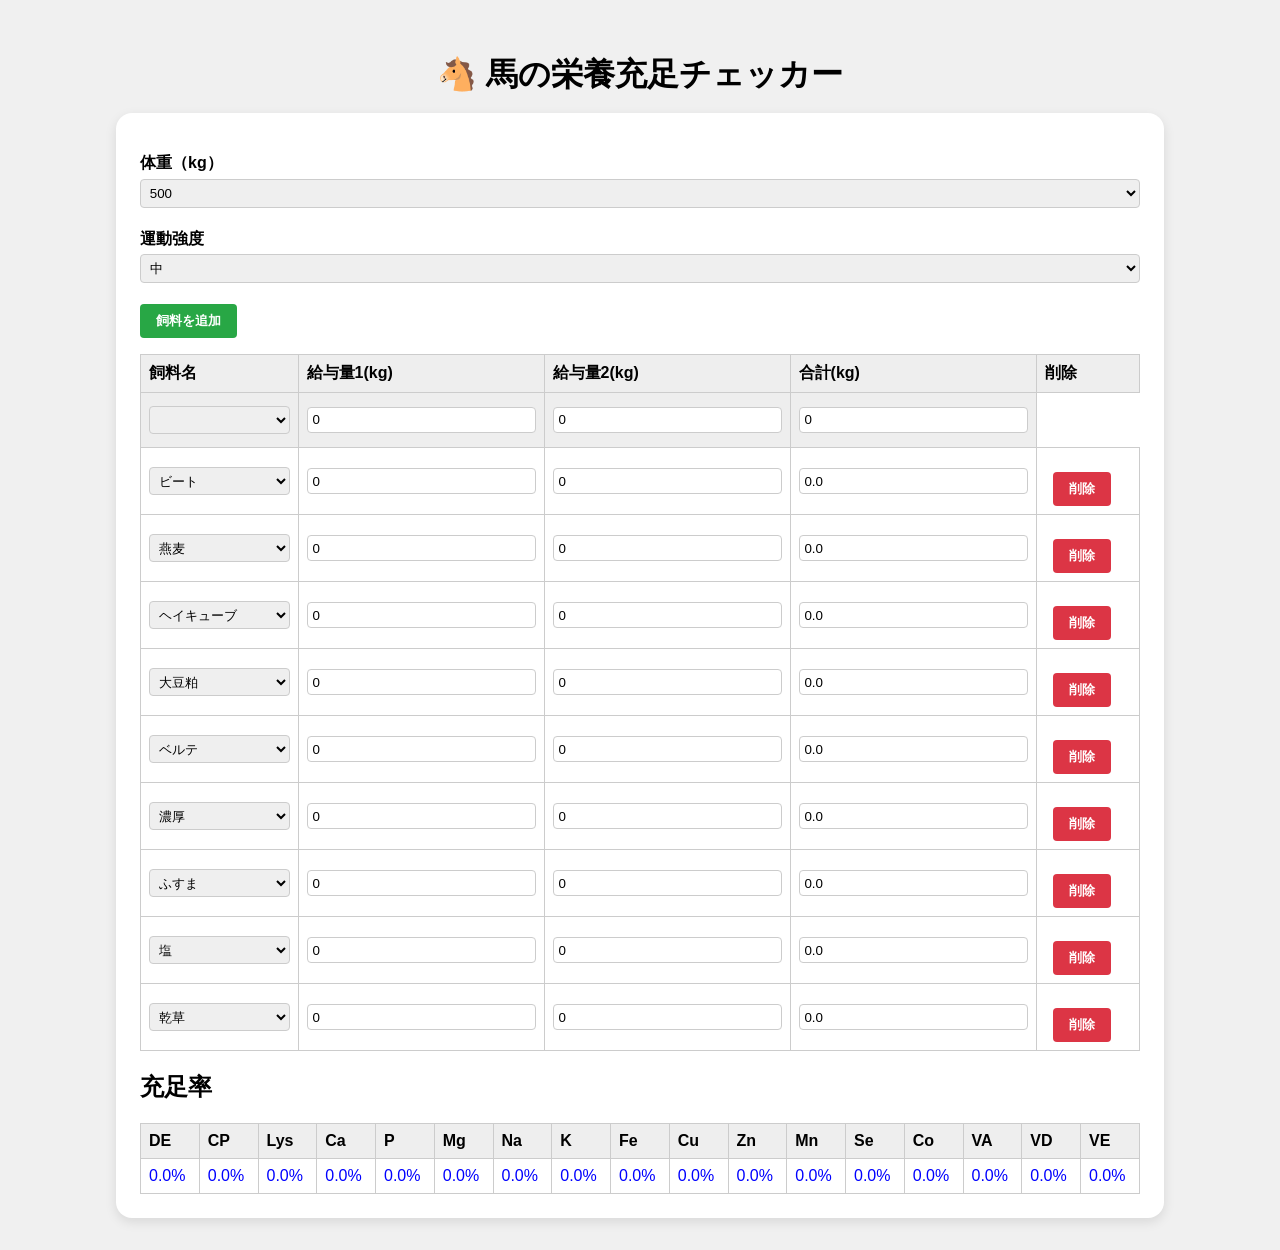
==== index.htm @ 45c77893 "Update index.htm" ====
<!DOCTYPE html>
<html lang="ja">
<head>
<meta charset="UTF-8">
<title>馬の栄養充足チェッカー</title>
<style>
body { font-family: sans-serif; background-color: #f0f0f0; margin: 0; padding: 2rem; display: flex; flex-direction: column; align-items: center;}
h1 { font-size: 2rem; margin-bottom: 1rem; }
.container { background-color: #fff; padding: 1.5rem; border-radius: 1rem; box-shadow: 0 4px 12px rgba(0,0,0,0.1); width: 100%; max-width: 1000px; }
label { display:block; margin-top:1rem; font-weight:bold; }
select, input { padding:0.3rem; margin:0.3rem 0; border-radius:0.25rem; border:1px solid #ccc; width:100%; box-sizing:border-box; }
table { width:100%; border-collapse: collapse; margin-top:1rem; }
th, td { border:1px solid #ccc; padding:0.5rem; text-align:left; }
thead { background-color:#eee; }
button { margin-top:1rem; padding:0.5rem 1rem; border:none; border-radius:0.25rem; background-color:#28a745; color:#fff; font-weight:bold; cursor:pointer; }
button:hover { background-color:#218838; }
.remove-btn { background-color:#dc3545; margin-left:0.5rem; }
.remove-btn:hover { background-color:#c82333; }
</style>
</head>
<body>

<h1>🐴 馬の栄養充足チェッカー</h1>
<div class="container">
  <label>体重（kg）</label>
  <select id="weight">
    <option value="400">400</option>
    <option value="450">450</option>
    <option value="500" selected>500</option>
  </select>

  <label>運動強度</label>
  <select id="work">
    <option value="無">無</option>
    <option value="軽">軽</option>
    <option value="中" selected>中</option>
    <option value="強">強</option>
  </select>

  <button id="add-feed">飼料を追加</button>

  <table id="feed-table">
    <thead>
      <tr>
        <th>飼料名</th>
        <th>給与量1(kg)</th>
        <th>給与量2(kg)</th>
        <th>合計(kg)</th>
        <th>削除</th>
      </tr>
      <tr>
        <td><select class="feed-select"></select></td>
        <td><input type="number" class="feed-amount1" value="0"></td>
        <td><input type="number" class="feed-amount2" value="0"></td>
        <td><input type="number" class="feed-total" value="0" readonly></td>
      </tr>
    </thead>
    <tbody id="feed-body"></tbody>
  </table>

  <div id="result"></div>
</div>

<script>
// 🔹 飼料データ
const feeds = [
  {name:"ビート", DE:2.85, CP:109, Lys:7.2, Ca:5.11, P:0.78, Mg:2.68, Na:1.04, K:4.16, Fe:519.6, Cu:9.27, Zn:27.71, Mn:53.69, Se:0, Co:0.2, VA:0, VD:0, VE:0},
  {name:"燕麦", DE:2.76, CP:106.58, Lys:5.6, Ca:0.45, P:3.01, Mg:1.22, Na:0.34, K:3.55, Fe:44.01, Cu:3.52, Zn:31.6, Mn:45.61, Se:0.05, Co:0.11, VA:5, VD:0, VE:4},
  {name:"ヘイキューブ", DE:1.8, CP:147, Lys:11.8, Ca:2.6, P:2.6, Mg:1.6, Na:22.4, K:446, Fe:8.2, Cu:24, Zn:34.8, Mn:0, Se:1.52, Co:0, VA:0, VD:0, VE:0},
  {name:"大豆粕", DE:13.13, CP:461, Lys:28.3, Ca:2.9, P:6.2, Mg:3.2, Na:0.3, K:0, Fe:18, Cu:56, Zn:0, Mn:0.45, Se:0, Co:0, VA:0, VD:0, VE:0},
  {name:"ベルテ", DE:2.52, CP:184.8, Lys:9.9, Ca:13.4, P:24.2, Mg:2.5, Na:12, K:13.4, Fe:563.42, Cu:133.63, Zn:331.66, Mn:206.02, Se:0, Co:0.53, VA:45866, VD:4080, VE:688},
  {name:"濃厚", DE:3.12, CP:144, Lys:7, Ca:31, P:12.3, Mg:2.2, Na:9.3, K:9.8, Fe:340.01, Cu:88.69, Zn:219.27, Mn:153.67, Se:1.21, Co:0.54, VA:29, VD:3, VE:865},
  {name:"ふすま", DE:2.68, CP:157, Lys:6.3, Ca:1.2, P:9.8, Mg:4.4, Na:0.8, K:0, Fe:11, Cu:70, Zn:0, Mn:0, Se:0, Co:0, VA:0, VD:0, VE:0},
  {name:"塩", DE:0, CP:0, Lys:0, Ca:0, P:0, Mg:0, Na:392, K:0, Fe:0, Cu:0, Zn:0, Mn:0, Se:0, Co:0, VA:0, VD:0, VE:0},
  {name:"乾草", DE:1.35, CP:57, Lys:2.7, Ca:0, P:0, Mg:0, Na:81.3, K:7.07, Fe:21.95, Cu:94.31, Zn:0, Mn:0.03, Se:0, Co:0, VA:75, VD:0, VE:0}
];

// 🔹 要求量データ
const reqTable = [
  {weight:500, work:"無", DE:16.4, CP:656, Lys:28.21, Ca:20, P:14, Mg:7.5, Na:10, K:25, Fe:400, Cu:150, Zn:450, Mn:450, Se:1.88, Co:0.5, VA:20000, VD:3300, VE:800},
  {weight:500, work:"軽", DE:19.68, CP:787.2, Lys:33.85, Ca:30, P:18, Mg:9.05, Na:26.25, K:61.25, Fe:400, Cu:150, Zn:450, Mn:450, Se:2.19, Co:0.5, VA:20000, VD:3300, VE:800},
  {weight:500, work:"中", DE:22.96, CP:918.4, Lys:39.49, Ca:35, P:21, Mg:10.56, Na:26.25, K:61.25, Fe:450, Cu:168.75, Zn:506.25, Mn:506.25, Se:2.81, Co:0.56, VA:22500, VD:3300, VE:900},
  {weight:500, work:"強", DE:26.24, CP:1049.6, Lys:45.13, Ca:40, P:29, Mg:12.07, Na:33.75, K:78.75, Fe:500, Cu:187.5, Zn:562.5, Mn:562.5, Se:3.13, Co:0.63, VA:25000, VD:3300, VE:1000},
  {weight:450, work:"無", DE:14.9, CP:596, Lys:25.63, Ca:18, P:12.6, Mg:6.75, Na:9, K:22.5, Fe:360, Cu:135, Zn:405, Mn:405, Se:1.69, Co:0.45, VA:18000, VD:2970, VE:720},
  {weight:450, work:"軽", DE:17.88, CP:715.2, Lys:30.75, Ca:27, P:16.2, Mg:8.22, Na:23.63, K:55.13, Fe:360, Cu:135, Zn:405, Mn:405, Se:1.97, Co:0.45, VA:18000, VD:2970, VE:720},
  {weight:450, work:"中", DE:20.86, CP:834.4, Lys:35.88, Ca:31.5, P:18.9, Mg:9.6, Na:23.63, K:55.13, Fe:405, Cu:151.88, Zn:455.63, Mn:455.63, Se:2.53, Co:0.51, VA:20250, VD:2970, VE:810},
  {weight:400, work:"無", DE:13.4, CP:536, Lys:23.05, Ca:16, P:11.2, Mg:6, Na:8, K:20, Fe:320, Cu:120, Zn:360, Mn:360, Se:1.5, Co:0.4, VA:16000, VD:2640, VE:640},
  {weight:400, work:"軽", DE:16.08, CP:643.2, Lys:27.66, Ca:24, P:14.4, Mg:7.4, Na:21, K:49, Fe:320, Cu:120, Zn:360, Mn:360, Se:1.75, Co:0.4, VA:16000, VD:2640, VE:640},
  {weight:400, work:"中", DE:18.76, CP:750.4, Lys:32.27, Ca:28, P:16.8, Mg:8.63, Na:21, K:49, Fe:360, Cu:135, Zn:405, Mn:405, Se:2.25, Co:0.45, VA:18000, VD:2640, VE:720}
];

function getRequirements(weight, work){
  const nearestWeight = reqTable.reduce((a,b)=>Math.abs(b.weight-weight)<Math.abs(a.weight-weight)?b:a).weight;
  const found=reqTable.find(r=>r.weight===nearestWeight && r.work===work);
  return found||reqTable[0];
}

// 🔹 飼料行追加関数
const feedBody = document.getElementById("feed-body");
function addFeedRow(feedName=""){
  const row=document.createElement("tr");
  row.innerHTML=`
    <td><select class="feed-select"></select></td>
    <td><input type="number" class="feed-amount1" value="0"></td>
    <td><input type="number" class="feed-amount2" value="0"></td>
    <td><input type="number" class="feed-total" value="0" readonly></td>
    <td><button class="remove-btn">削除</button></td>
  `;
  const select = row.querySelector(".feed-select");
  feeds.forEach(f=>{ const opt=document.createElement("option"); opt.value=f.name; opt.text=f.name; select.appendChild(opt); });
  if(feedName) select.value = feedName;
  feedBody.appendChild(row);

  const input1=row.querySelector(".feed-amount1");
  const input2=row.querySelector(".feed-amount2");
  const total=row.querySelector(".feed-total");
  function updateTotal(){
    const val1 = parseFloat(input1.value||0);
    const val2 = parseFloat(input2.value||0);
    total.value = ((val1 + val2)*2).toFixed(1);
    calculate();
  }
  input1.addEventListener("input", updateTotal);
  input2.addEventListener("input", updateTotal);

  row.querySelector(".remove-btn").onclick = ()=>{
    row.remove();
    calculate();
  }

  updateTotal();
}

// 🔹 計算関数
function calculate(){
  const weight = parseInt(document.getElementById("weight").value);
  const work = document.getElementById("work").value;
  const req = getRequirements(weight, work);

  let sum = {DE:0, CP:0, Lys:0, Ca:0, P:0, Mg:0, Na:0, K:0, Fe:0, Cu:0, Zn:0, Mn:0, Se:0, Co:0, VA:0, VD:0, VE:0};
  document.querySelectorAll("#feed-body tr").forEach(tr=>{
    const feedName = tr.querySelector(".feed-select").value;
    const total = parseFloat(tr.querySelector(".feed-total").value||0);
    const feed = feeds.find(f=>f.name===feedName);
    for(const key in sum){
      sum[key]+=feed[key]*total;
    }
  });

  // 充足率
  let html="<h2>充足率</h2><table><thead><tr>";
  for(const key in sum) html+="<th>"+key+"</th>";
  html+="</tr></thead><tbody><tr>";
  for(const key in sum){
    const rate = (sum[key]/req[key]*100).toFixed(1);
    let color="black";
    if(rate>120) color="red";
    else if(rate<80) color="blue";
    html+=`<td style="color:${color}">${rate}%</td>`;
  }
  html+="</tr></tbody></table>";
  document.getElementById("result").innerHTML=html;
}

// 🔹 初期表示と追加ボタン
window.onload = ()=>feeds.forEach(f=>addFeedRow(f.name));
document.getElementById("add-feed").onclick = ()=>addFeedRow();
document.getElementById("weight").onchange = calculate;
document.getElementById("work").onchange = calculate;
</script>

</body>
</html>
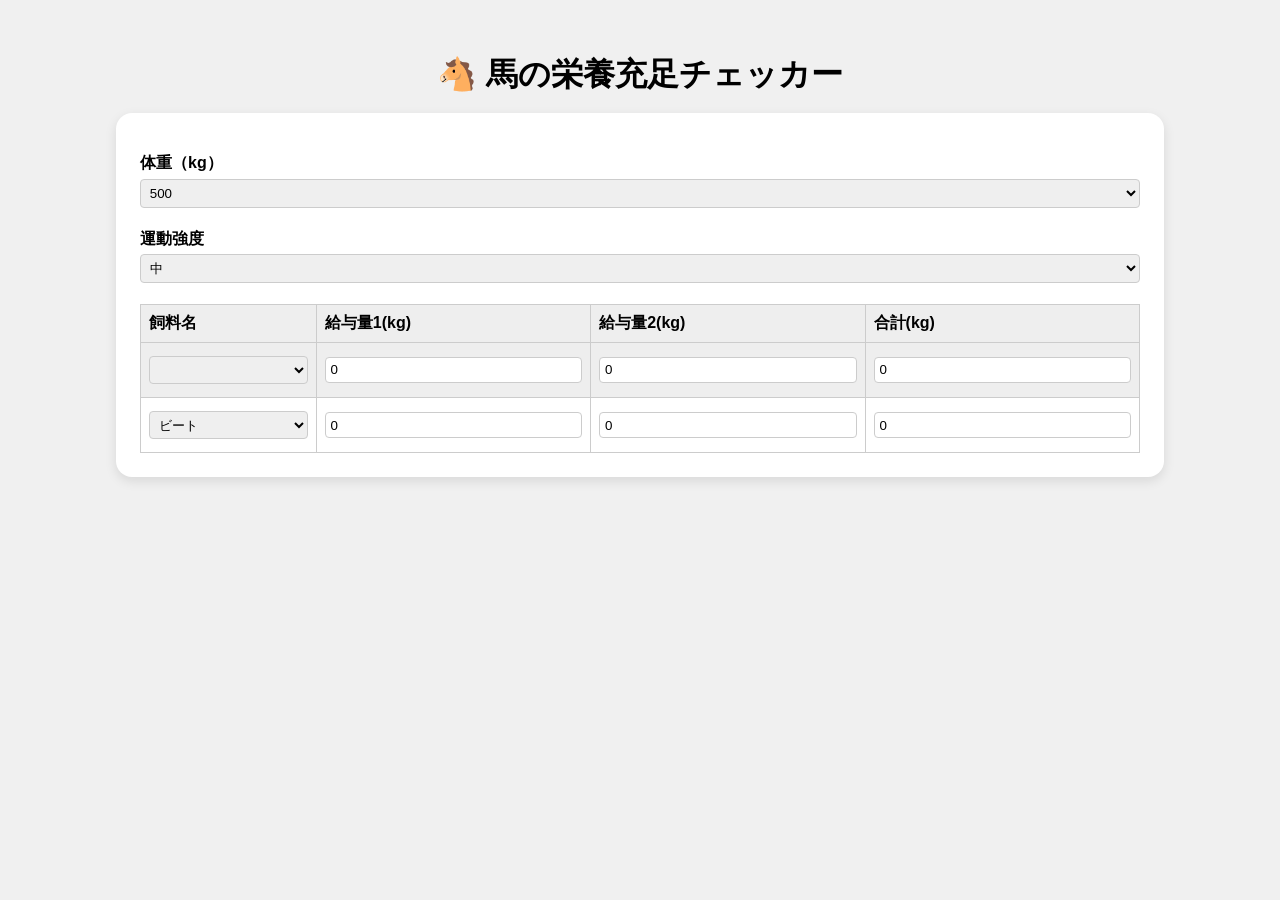
==== commit 359e8fef: "Update index.htm" ====
--- a/index.htm
+++ b/index.htm
@@ -37,7 +37,7 @@
     <option value="強">強</option>
   </select>
 
-  <button id="add-feed">飼料を追加</button>
+<!--  <button id="add-feed">飼料を追加</button>  -->
 
   <table id="feed-table">
     <thead>
@@ -46,7 +46,7 @@
         <th>給与量1(kg)</th>
         <th>給与量2(kg)</th>
         <th>合計(kg)</th>
-        <th>削除</th>
+<!--    <th>削除</th>  -->
       </tr>
       <tr>
         <td><select class="feed-select"></select></td>
@@ -95,7 +95,7 @@
   return found||reqTable[0];
 }
 
-// 🔹 飼料行追加関数
+//  飼料行追加関数
 const feedBody = document.getElementById("feed-body");
 function addFeedRow(feedName=""){
   const row=document.createElement("tr");
@@ -104,7 +104,6 @@
     <td><input type="number" class="feed-amount1" value="0"></td>
     <td><input type="number" class="feed-amount2" value="0"></td>
     <td><input type="number" class="feed-total" value="0" readonly></td>
-    <td><button class="remove-btn">削除</button></td>
   `;
   const select = row.querySelector(".feed-select");
   feeds.forEach(f=>{ const opt=document.createElement("option"); opt.value=f.name; opt.text=f.name; select.appendChild(opt); });
@@ -172,3 +171,4 @@
 </body>
 </html>
 
+
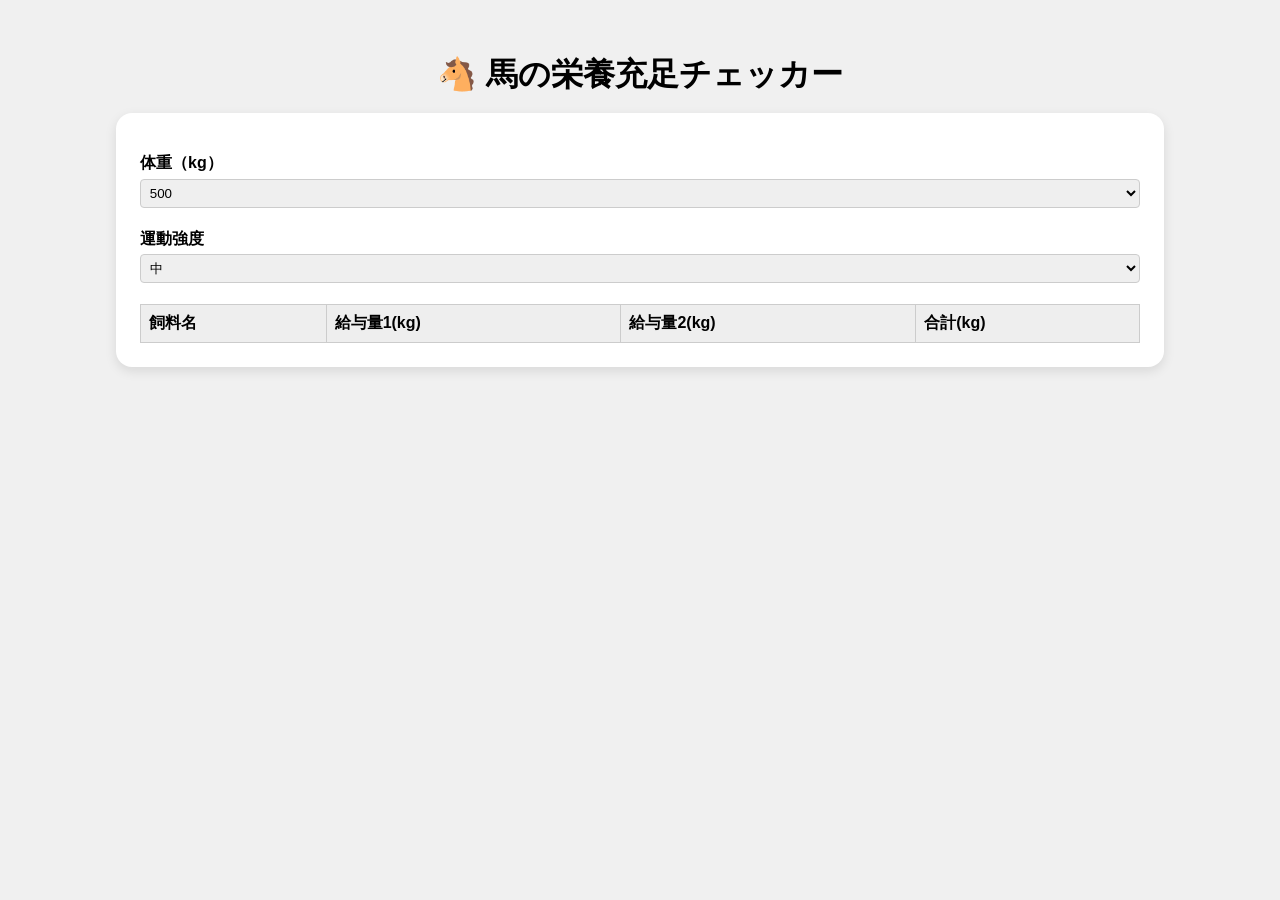
==== commit c112d1cb: "Update index.htm" ====
--- a/index.htm
+++ b/index.htm
@@ -41,22 +41,15 @@
 
   <table id="feed-table">
     <thead>
-      <tr>
-        <th>飼料名</th>
-        <th>給与量1(kg)</th>
-        <th>給与量2(kg)</th>
-        <th>合計(kg)</th>
-<!--    <th>削除</th>  -->
-      </tr>
-      <tr>
-        <td><select class="feed-select"></select></td>
-        <td><input type="number" class="feed-amount1" value="0"></td>
-        <td><input type="number" class="feed-amount2" value="0"></td>
-        <td><input type="number" class="feed-total" value="0" readonly></td>
-      </tr>
-    </thead>
-    <tbody id="feed-body"></tbody>
-  </table>
+    <tr>
+      <th>飼料名</th>
+      <th>給与量1(kg)</th>
+      <th>給与量2(kg)</th>
+      <th>合計(kg)</th>
+    </tr>
+  </thead>
+  <tbody id="feed-body"></tbody>
+</table>
 
   <div id="result"></div>
 </div>
@@ -95,40 +88,31 @@
   return found||reqTable[0];
 }
 
-//  飼料行追加関数
-const feedBody = document.getElementById("feed-body");
-function addFeedRow(feedName=""){
-  const row=document.createElement("tr");
-  row.innerHTML=`
-    <td><select class="feed-select"></select></td>
+//  飼料
+feeds.forEach(f=>{
+  const row = document.createElement("tr");
+  row.innerHTML =`
+    <td>${f.name}</td>
     <td><input type="number" class="feed-amount1" value="0"></td>
     <td><input type="number" class="feed-amount2" value="0"></td>
     <td><input type="number" class="feed-total" value="0" readonly></td>
   `;
-  const select = row.querySelector(".feed-select");
-  feeds.forEach(f=>{ const opt=document.createElement("option"); opt.value=f.name; opt.text=f.name; select.appendChild(opt); });
-  if(feedName) select.value = feedName;
+
   feedBody.appendChild(row);
 
-  const input1=row.querySelector(".feed-amount1");
-  const input2=row.querySelector(".feed-amount2");
-  const total=row.querySelector(".feed-total");
+  const input1 = row.querySelector(".feed-amount1");
+  const input2 = row.querySelector(".feed-amount2");
+  const total = row.querySelector(".feed-total");
+
   function updateTotal(){
-    const val1 = parseFloat(input1.value||0);
-    const val2 = parseFloat(input2.value||0);
-    total.value = ((val1 + val2)*2).toFixed(1);
-    calculate();
-  }
-  input1.addEventListener("input", updateTotal);
-  input2.addEventListener("input", updateTotal);
-
-  row.querySelector(".remove-btn").onclick = ()=>{
-    row.remove();
+    total.value = ((parseFloat(input1.value||0) + parseFloat(input2.value||0))*2).toFixed(1);
     calculate();
   }
 
+  input1.addEventListener("input", updateTotal);
+  input2.addEventListener("input", updateTotal);
   updateTotal();
-}
+});
 
 // 🔹 計算関数
 function calculate(){
@@ -172,3 +156,4 @@
 </html>
 
 
+
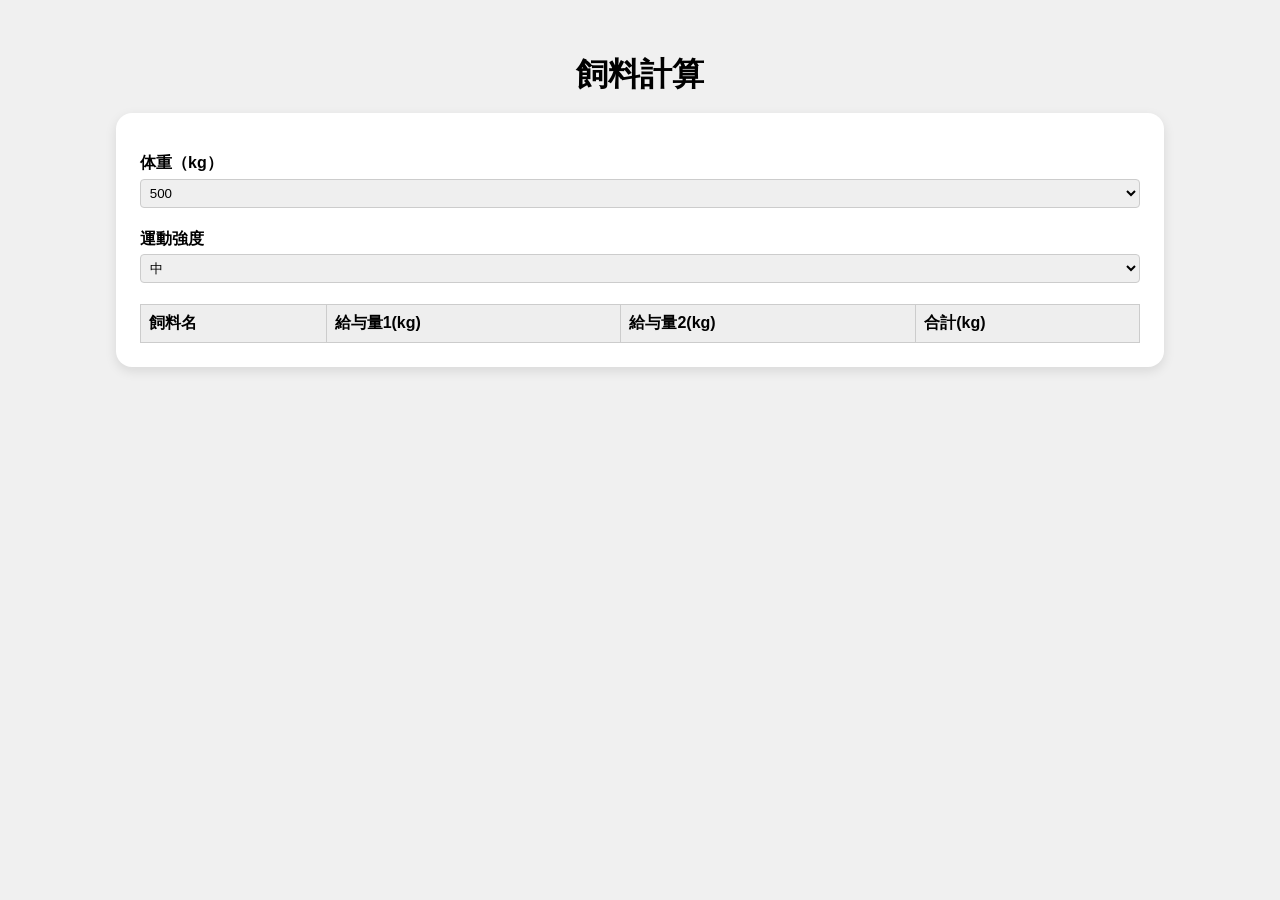
==== commit f3c8aea9: "Update index.htm" ====
--- a/index.htm
+++ b/index.htm
@@ -2,7 +2,7 @@
 <html lang="ja">
 <head>
 <meta charset="UTF-8">
-<title>馬の栄養充足チェッカー</title>
+<title>飼料計算</title>
 <style>
 body { font-family: sans-serif; background-color: #f0f0f0; margin: 0; padding: 2rem; display: flex; flex-direction: column; align-items: center;}
 h1 { font-size: 2rem; margin-bottom: 1rem; }
@@ -20,7 +20,7 @@
 </head>
 <body>
 
-<h1>🐴 馬の栄養充足チェッカー</h1>
+<h1>飼料計算</h1>
 <div class="container">
   <label>体重（kg）</label>
   <select id="weight">
@@ -89,6 +89,8 @@
 }
 
 //  飼料
+function createRows(){
+  const feedBody = document.getElementById("feed-body");
 feeds.forEach(f=>{
   const row = document.createElement("tr");
   row.innerHTML =`
@@ -150,6 +152,8 @@
 document.getElementById("add-feed").onclick = ()=>addFeedRow();
 document.getElementById("weight").onchange = calculate;
 document.getElementById("work").onchange = calculate;
+
+window.onload = createRows;
 </script>
 
 </body>
@@ -157,3 +161,4 @@
 
 
 
+
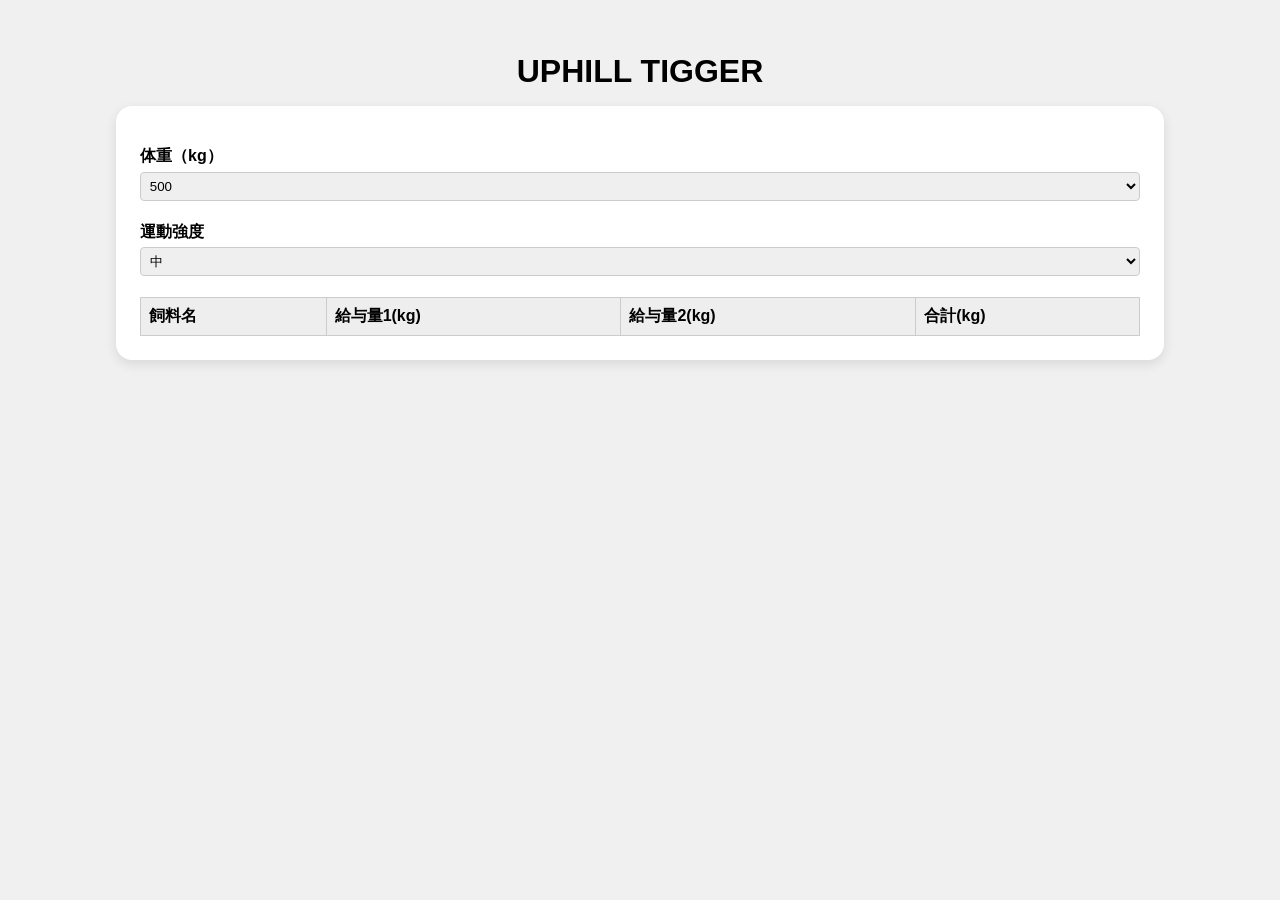
==== commit 90fa7cb7: "Fix HTML encoding and update title" ====
--- a/index.htm
+++ b/index.htm
@@ -20,7 +20,7 @@
 </head>
 <body>
 
-<h1>飼料計算</h1>
+<h1>UPHILL TIGGER</h1>
 <div class="container">
   <label>体重（kg）</label>
   <select id="weight">
@@ -148,12 +148,12 @@
 }
 
 // 🔹 初期表示と追加ボタン
-window.onload = ()=>feeds.forEach(f=>addFeedRow(f.name));
+window.onload = createRows;
 document.getElementById("add-feed").onclick = ()=>addFeedRow();
 document.getElementById("weight").onchange = calculate;
 document.getElementById("work").onchange = calculate;
 
-window.onload = createRows;
+
 </script>
 
 </body>
@@ -162,3 +162,5 @@
 
 
 
+
+
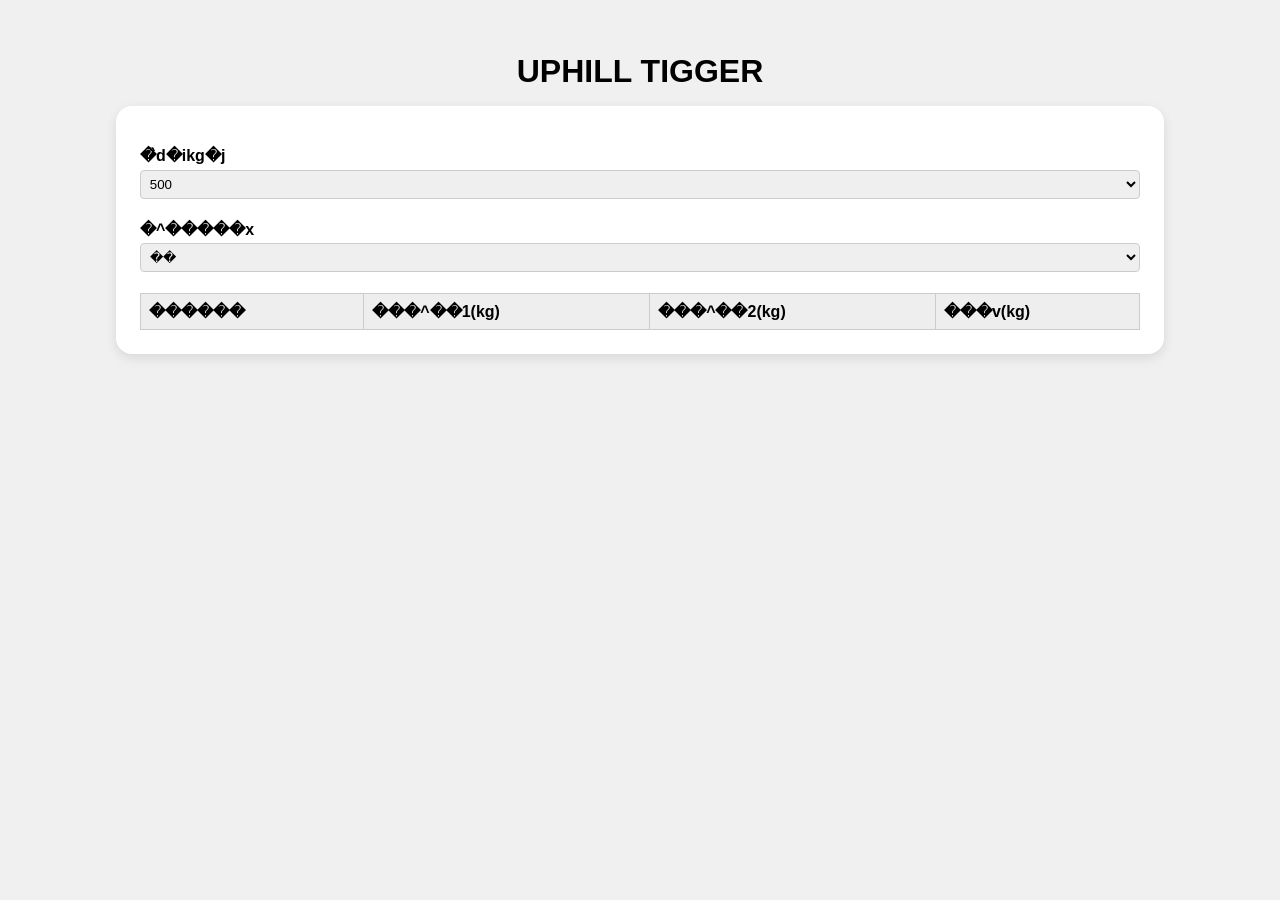
==== commit cbd56941: "Add files via upload" ====
--- a/index.htm
+++ b/index.htm
@@ -2,7 +2,7 @@
 <html lang="ja">
 <head>
 <meta charset="UTF-8">
-<title>飼料計算</title>
+<title>�����v�Z</title>
 <style>
 body { font-family: sans-serif; background-color: #f0f0f0; margin: 0; padding: 2rem; display: flex; flex-direction: column; align-items: center;}
 h1 { font-size: 2rem; margin-bottom: 1rem; }
@@ -22,30 +22,30 @@
 
 <h1>UPHILL TIGGER</h1>
 <div class="container">
-  <label>体重（kg）</label>
+  <label>�̏d�ikg�j</label>
   <select id="weight">
     <option value="400">400</option>
     <option value="450">450</option>
     <option value="500" selected>500</option>
   </select>
 
-  <label>運動強度</label>
+  <label>�^�����x</label>
   <select id="work">
-    <option value="無">無</option>
-    <option value="軽">軽</option>
-    <option value="中" selected>中</option>
-    <option value="強">強</option>
+    <option value="��">��</option>
+    <option value="�y">�y</option>
+    <option value="��" selected>��</option>
+    <option value="��">��</option>
   </select>
 
-<!--  <button id="add-feed">飼料を追加</button>  -->
+<!--  <button id="add-feed">������ǉ�</button>  -->
 
   <table id="feed-table">
     <thead>
     <tr>
-      <th>飼料名</th>
-      <th>給与量1(kg)</th>
-      <th>給与量2(kg)</th>
-      <th>合計(kg)</th>
+      <th>������</th>
+      <th>���^��1(kg)</th>
+      <th>���^��2(kg)</th>
+      <th>���v(kg)</th>
     </tr>
   </thead>
   <tbody id="feed-body"></tbody>
@@ -55,31 +55,31 @@
 </div>
 
 <script>
-// 🔹 飼料データ
+// ?? �����f�[�^
 const feeds = [
-  {name:"ビート", DE:2.85, CP:109, Lys:7.2, Ca:5.11, P:0.78, Mg:2.68, Na:1.04, K:4.16, Fe:519.6, Cu:9.27, Zn:27.71, Mn:53.69, Se:0, Co:0.2, VA:0, VD:0, VE:0},
-  {name:"燕麦", DE:2.76, CP:106.58, Lys:5.6, Ca:0.45, P:3.01, Mg:1.22, Na:0.34, K:3.55, Fe:44.01, Cu:3.52, Zn:31.6, Mn:45.61, Se:0.05, Co:0.11, VA:5, VD:0, VE:4},
-  {name:"ヘイキューブ", DE:1.8, CP:147, Lys:11.8, Ca:2.6, P:2.6, Mg:1.6, Na:22.4, K:446, Fe:8.2, Cu:24, Zn:34.8, Mn:0, Se:1.52, Co:0, VA:0, VD:0, VE:0},
-  {name:"大豆粕", DE:13.13, CP:461, Lys:28.3, Ca:2.9, P:6.2, Mg:3.2, Na:0.3, K:0, Fe:18, Cu:56, Zn:0, Mn:0.45, Se:0, Co:0, VA:0, VD:0, VE:0},
-  {name:"ベルテ", DE:2.52, CP:184.8, Lys:9.9, Ca:13.4, P:24.2, Mg:2.5, Na:12, K:13.4, Fe:563.42, Cu:133.63, Zn:331.66, Mn:206.02, Se:0, Co:0.53, VA:45866, VD:4080, VE:688},
-  {name:"濃厚", DE:3.12, CP:144, Lys:7, Ca:31, P:12.3, Mg:2.2, Na:9.3, K:9.8, Fe:340.01, Cu:88.69, Zn:219.27, Mn:153.67, Se:1.21, Co:0.54, VA:29, VD:3, VE:865},
-  {name:"ふすま", DE:2.68, CP:157, Lys:6.3, Ca:1.2, P:9.8, Mg:4.4, Na:0.8, K:0, Fe:11, Cu:70, Zn:0, Mn:0, Se:0, Co:0, VA:0, VD:0, VE:0},
-  {name:"塩", DE:0, CP:0, Lys:0, Ca:0, P:0, Mg:0, Na:392, K:0, Fe:0, Cu:0, Zn:0, Mn:0, Se:0, Co:0, VA:0, VD:0, VE:0},
-  {name:"乾草", DE:1.35, CP:57, Lys:2.7, Ca:0, P:0, Mg:0, Na:81.3, K:7.07, Fe:21.95, Cu:94.31, Zn:0, Mn:0.03, Se:0, Co:0, VA:75, VD:0, VE:0}
+  {name:"�r�[�g", DE:2.85, CP:109, Lys:7.2, Ca:5.11, P:0.78, Mg:2.68, Na:1.04, K:4.16, Fe:519.6, Cu:9.27, Zn:27.71, Mn:53.69, Se:0, Co:0.2, VA:0, VD:0, VE:0},
+  {name:"����", DE:2.76, CP:106.58, Lys:5.6, Ca:0.45, P:3.01, Mg:1.22, Na:0.34, K:3.55, Fe:44.01, Cu:3.52, Zn:31.6, Mn:45.61, Se:0.05, Co:0.11, VA:5, VD:0, VE:4},
+  {name:"�w�C�L���[�u", DE:1.8, CP:147, Lys:11.8, Ca:2.6, P:2.6, Mg:1.6, Na:22.4, K:446, Fe:8.2, Cu:24, Zn:34.8, Mn:0, Se:1.52, Co:0, VA:0, VD:0, VE:0},
+  {name:"�哤��", DE:13.13, CP:461, Lys:28.3, Ca:2.9, P:6.2, Mg:3.2, Na:0.3, K:0, Fe:18, Cu:56, Zn:0, Mn:0.45, Se:0, Co:0, VA:0, VD:0, VE:0},
+  {name:"�x���e", DE:2.52, CP:184.8, Lys:9.9, Ca:13.4, P:24.2, Mg:2.5, Na:12, K:13.4, Fe:563.42, Cu:133.63, Zn:331.66, Mn:206.02, Se:0, Co:0.53, VA:45866, VD:4080, VE:688},
+  {name:"�Z��", DE:3.12, CP:144, Lys:7, Ca:31, P:12.3, Mg:2.2, Na:9.3, K:9.8, Fe:340.01, Cu:88.69, Zn:219.27, Mn:153.67, Se:1.21, Co:0.54, VA:29, VD:3, VE:865},
+  {name:"�ӂ���", DE:2.68, CP:157, Lys:6.3, Ca:1.2, P:9.8, Mg:4.4, Na:0.8, K:0, Fe:11, Cu:70, Zn:0, Mn:0, Se:0, Co:0, VA:0, VD:0, VE:0},
+  {name:"��", DE:0, CP:0, Lys:0, Ca:0, P:0, Mg:0, Na:392, K:0, Fe:0, Cu:0, Zn:0, Mn:0, Se:0, Co:0, VA:0, VD:0, VE:0},
+  {name:"����", DE:1.35, CP:57, Lys:2.7, Ca:0, P:0, Mg:0, Na:81.3, K:7.07, Fe:21.95, Cu:94.31, Zn:0, Mn:0.03, Se:0, Co:0, VA:75, VD:0, VE:0}
 ];
 
-// 🔹 要求量データ
+// ?? �v���ʃf�[�^
 const reqTable = [
-  {weight:500, work:"無", DE:16.4, CP:656, Lys:28.21, Ca:20, P:14, Mg:7.5, Na:10, K:25, Fe:400, Cu:150, Zn:450, Mn:450, Se:1.88, Co:0.5, VA:20000, VD:3300, VE:800},
-  {weight:500, work:"軽", DE:19.68, CP:787.2, Lys:33.85, Ca:30, P:18, Mg:9.05, Na:26.25, K:61.25, Fe:400, Cu:150, Zn:450, Mn:450, Se:2.19, Co:0.5, VA:20000, VD:3300, VE:800},
-  {weight:500, work:"中", DE:22.96, CP:918.4, Lys:39.49, Ca:35, P:21, Mg:10.56, Na:26.25, K:61.25, Fe:450, Cu:168.75, Zn:506.25, Mn:506.25, Se:2.81, Co:0.56, VA:22500, VD:3300, VE:900},
-  {weight:500, work:"強", DE:26.24, CP:1049.6, Lys:45.13, Ca:40, P:29, Mg:12.07, Na:33.75, K:78.75, Fe:500, Cu:187.5, Zn:562.5, Mn:562.5, Se:3.13, Co:0.63, VA:25000, VD:3300, VE:1000},
-  {weight:450, work:"無", DE:14.9, CP:596, Lys:25.63, Ca:18, P:12.6, Mg:6.75, Na:9, K:22.5, Fe:360, Cu:135, Zn:405, Mn:405, Se:1.69, Co:0.45, VA:18000, VD:2970, VE:720},
-  {weight:450, work:"軽", DE:17.88, CP:715.2, Lys:30.75, Ca:27, P:16.2, Mg:8.22, Na:23.63, K:55.13, Fe:360, Cu:135, Zn:405, Mn:405, Se:1.97, Co:0.45, VA:18000, VD:2970, VE:720},
-  {weight:450, work:"中", DE:20.86, CP:834.4, Lys:35.88, Ca:31.5, P:18.9, Mg:9.6, Na:23.63, K:55.13, Fe:405, Cu:151.88, Zn:455.63, Mn:455.63, Se:2.53, Co:0.51, VA:20250, VD:2970, VE:810},
-  {weight:400, work:"無", DE:13.4, CP:536, Lys:23.05, Ca:16, P:11.2, Mg:6, Na:8, K:20, Fe:320, Cu:120, Zn:360, Mn:360, Se:1.5, Co:0.4, VA:16000, VD:2640, VE:640},
-  {weight:400, work:"軽", DE:16.08, CP:643.2, Lys:27.66, Ca:24, P:14.4, Mg:7.4, Na:21, K:49, Fe:320, Cu:120, Zn:360, Mn:360, Se:1.75, Co:0.4, VA:16000, VD:2640, VE:640},
-  {weight:400, work:"中", DE:18.76, CP:750.4, Lys:32.27, Ca:28, P:16.8, Mg:8.63, Na:21, K:49, Fe:360, Cu:135, Zn:405, Mn:405, Se:2.25, Co:0.45, VA:18000, VD:2640, VE:720}
+  {weight:500, work:"��", DE:16.4, CP:656, Lys:28.21, Ca:20, P:14, Mg:7.5, Na:10, K:25, Fe:400, Cu:150, Zn:450, Mn:450, Se:1.88, Co:0.5, VA:20000, VD:3300, VE:800},
+  {weight:500, work:"�y", DE:19.68, CP:787.2, Lys:33.85, Ca:30, P:18, Mg:9.05, Na:26.25, K:61.25, Fe:400, Cu:150, Zn:450, Mn:450, Se:2.19, Co:0.5, VA:20000, VD:3300, VE:800},
+  {weight:500, work:"��", DE:22.96, CP:918.4, Lys:39.49, Ca:35, P:21, Mg:10.56, Na:26.25, K:61.25, Fe:450, Cu:168.75, Zn:506.25, Mn:506.25, Se:2.81, Co:0.56, VA:22500, VD:3300, VE:900},
+  {weight:500, work:"��", DE:26.24, CP:1049.6, Lys:45.13, Ca:40, P:29, Mg:12.07, Na:33.75, K:78.75, Fe:500, Cu:187.5, Zn:562.5, Mn:562.5, Se:3.13, Co:0.63, VA:25000, VD:3300, VE:1000},
+  {weight:450, work:"��", DE:14.9, CP:596, Lys:25.63, Ca:18, P:12.6, Mg:6.75, Na:9, K:22.5, Fe:360, Cu:135, Zn:405, Mn:405, Se:1.69, Co:0.45, VA:18000, VD:2970, VE:720},
+  {weight:450, work:"�y", DE:17.88, CP:715.2, Lys:30.75, Ca:27, P:16.2, Mg:8.22, Na:23.63, K:55.13, Fe:360, Cu:135, Zn:405, Mn:405, Se:1.97, Co:0.45, VA:18000, VD:2970, VE:720},
+  {weight:450, work:"��", DE:20.86, CP:834.4, Lys:35.88, Ca:31.5, P:18.9, Mg:9.6, Na:23.63, K:55.13, Fe:405, Cu:151.88, Zn:455.63, Mn:455.63, Se:2.53, Co:0.51, VA:20250, VD:2970, VE:810},
+  {weight:400, work:"��", DE:13.4, CP:536, Lys:23.05, Ca:16, P:11.2, Mg:6, Na:8, K:20, Fe:320, Cu:120, Zn:360, Mn:360, Se:1.5, Co:0.4, VA:16000, VD:2640, VE:640},
+  {weight:400, work:"�y", DE:16.08, CP:643.2, Lys:27.66, Ca:24, P:14.4, Mg:7.4, Na:21, K:49, Fe:320, Cu:120, Zn:360, Mn:360, Se:1.75, Co:0.4, VA:16000, VD:2640, VE:640},
+  {weight:400, work:"��", DE:18.76, CP:750.4, Lys:32.27, Ca:28, P:16.8, Mg:8.63, Na:21, K:49, Fe:360, Cu:135, Zn:405, Mn:405, Se:2.25, Co:0.45, VA:18000, VD:2640, VE:720}
 ];
 
 function getRequirements(weight, work){
@@ -88,7 +88,7 @@
   return found||reqTable[0];
 }
 
-//  飼料
+//  ����
 function createRows(){
   const feedBody = document.getElementById("feed-body");
 feeds.forEach(f=>{
@@ -116,7 +116,7 @@
   updateTotal();
 });
 
-// 🔹 計算関数
+// ?? �v�Z�֐�
 function calculate(){
   const weight = parseInt(document.getElementById("weight").value);
   const work = document.getElementById("work").value;
@@ -132,8 +132,8 @@
     }
   });
 
-  // 充足率
-  let html="<h2>充足率</h2><table><thead><tr>";
+  // �[����
+  let html="<h2>�[����</h2><table><thead><tr>";
   for(const key in sum) html+="<th>"+key+"</th>";
   html+="</tr></thead><tbody><tr>";
   for(const key in sum){
@@ -147,7 +147,7 @@
   document.getElementById("result").innerHTML=html;
 }
 
-// 🔹 初期表示と追加ボタン
+// ?? �����\���ƒǉ��{�^��
 window.onload = createRows;
 document.getElementById("add-feed").onclick = ()=>addFeedRow();
 document.getElementById("weight").onchange = calculate;
@@ -163,4 +163,3 @@
 
 
 
-
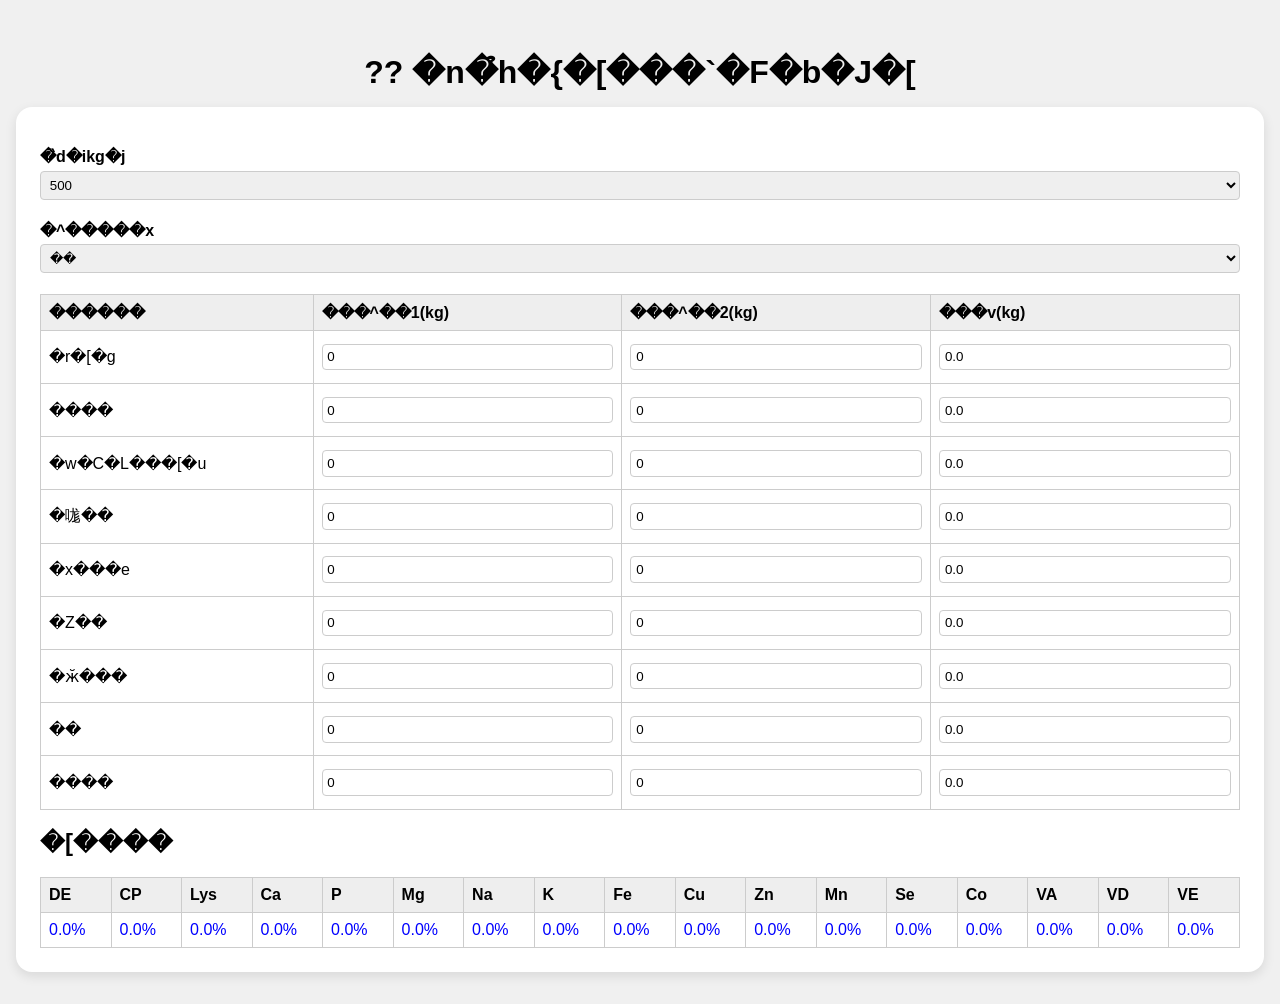
==== commit 5f7fd641: "Add files via upload" ====
--- a/index.htm
+++ b/index.htm
@@ -2,25 +2,21 @@
 <html lang="ja">
 <head>
 <meta charset="UTF-8">
-<title>�����v�Z</title>
+<title>�n�̉h�{�[���`�F�b�J�[</title>
 <style>
 body { font-family: sans-serif; background-color: #f0f0f0; margin: 0; padding: 2rem; display: flex; flex-direction: column; align-items: center;}
 h1 { font-size: 2rem; margin-bottom: 1rem; }
-.container { background-color: #fff; padding: 1.5rem; border-radius: 1rem; box-shadow: 0 4px 12px rgba(0,0,0,0.1); width: 100%; max-width: 1000px; }
+.container { background-color: #fff; padding: 1.5rem; border-radius: 1rem; box-shadow: 0 4px 12px rgba(0,0,0,0.1); width: 100%; max-width: 1200px; }
 label { display:block; margin-top:1rem; font-weight:bold; }
 select, input { padding:0.3rem; margin:0.3rem 0; border-radius:0.25rem; border:1px solid #ccc; width:100%; box-sizing:border-box; }
 table { width:100%; border-collapse: collapse; margin-top:1rem; }
 th, td { border:1px solid #ccc; padding:0.5rem; text-align:left; }
 thead { background-color:#eee; }
-button { margin-top:1rem; padding:0.5rem 1rem; border:none; border-radius:0.25rem; background-color:#28a745; color:#fff; font-weight:bold; cursor:pointer; }
-button:hover { background-color:#218838; }
-.remove-btn { background-color:#dc3545; margin-left:0.5rem; }
-.remove-btn:hover { background-color:#c82333; }
 </style>
 </head>
 <body>
 
-<h1>UPHILL TIGGER</h1>
+<h1>?? �n�̉h�{�[���`�F�b�J�[</h1>
 <div class="container">
   <label>�̏d�ikg�j</label>
   <select id="weight">
@@ -37,25 +33,23 @@
     <option value="��">��</option>
   </select>
 
-<!--  <button id="add-feed">������ǉ�</button>  -->
-
   <table id="feed-table">
     <thead>
-    <tr>
-      <th>������</th>
-      <th>���^��1(kg)</th>
-      <th>���^��2(kg)</th>
-      <th>���v(kg)</th>
-    </tr>
-  </thead>
-  <tbody id="feed-body"></tbody>
-</table>
+      <tr>
+        <th>������</th>
+        <th>���^��1(kg)</th>
+        <th>���^��2(kg)</th>
+        <th>���v(kg)</th>
+      </tr>
+    </thead>
+    <tbody id="feed-body"></tbody>
+  </table>
 
   <div id="result"></div>
 </div>
 
 <script>
-// ?? �����f�[�^
+// �����f�[�^
 const feeds = [
   {name:"�r�[�g", DE:2.85, CP:109, Lys:7.2, Ca:5.11, P:0.78, Mg:2.68, Na:1.04, K:4.16, Fe:519.6, Cu:9.27, Zn:27.71, Mn:53.69, Se:0, Co:0.2, VA:0, VD:0, VE:0},
   {name:"����", DE:2.76, CP:106.58, Lys:5.6, Ca:0.45, P:3.01, Mg:1.22, Na:0.34, K:3.55, Fe:44.01, Cu:3.52, Zn:31.6, Mn:45.61, Se:0.05, Co:0.11, VA:5, VD:0, VE:4},
@@ -68,77 +62,66 @@
   {name:"����", DE:1.35, CP:57, Lys:2.7, Ca:0, P:0, Mg:0, Na:81.3, K:7.07, Fe:21.95, Cu:94.31, Zn:0, Mn:0.03, Se:0, Co:0, VA:75, VD:0, VE:0}
 ];
 
-// ?? �v���ʃf�[�^
+// �v���ʃf�[�^�i�ȗ��j
 const reqTable = [
-  {weight:500, work:"��", DE:16.4, CP:656, Lys:28.21, Ca:20, P:14, Mg:7.5, Na:10, K:25, Fe:400, Cu:150, Zn:450, Mn:450, Se:1.88, Co:0.5, VA:20000, VD:3300, VE:800},
-  {weight:500, work:"�y", DE:19.68, CP:787.2, Lys:33.85, Ca:30, P:18, Mg:9.05, Na:26.25, K:61.25, Fe:400, Cu:150, Zn:450, Mn:450, Se:2.19, Co:0.5, VA:20000, VD:3300, VE:800},
   {weight:500, work:"��", DE:22.96, CP:918.4, Lys:39.49, Ca:35, P:21, Mg:10.56, Na:26.25, K:61.25, Fe:450, Cu:168.75, Zn:506.25, Mn:506.25, Se:2.81, Co:0.56, VA:22500, VD:3300, VE:900},
-  {weight:500, work:"��", DE:26.24, CP:1049.6, Lys:45.13, Ca:40, P:29, Mg:12.07, Na:33.75, K:78.75, Fe:500, Cu:187.5, Zn:562.5, Mn:562.5, Se:3.13, Co:0.63, VA:25000, VD:3300, VE:1000},
-  {weight:450, work:"��", DE:14.9, CP:596, Lys:25.63, Ca:18, P:12.6, Mg:6.75, Na:9, K:22.5, Fe:360, Cu:135, Zn:405, Mn:405, Se:1.69, Co:0.45, VA:18000, VD:2970, VE:720},
-  {weight:450, work:"�y", DE:17.88, CP:715.2, Lys:30.75, Ca:27, P:16.2, Mg:8.22, Na:23.63, K:55.13, Fe:360, Cu:135, Zn:405, Mn:405, Se:1.97, Co:0.45, VA:18000, VD:2970, VE:720},
   {weight:450, work:"��", DE:20.86, CP:834.4, Lys:35.88, Ca:31.5, P:18.9, Mg:9.6, Na:23.63, K:55.13, Fe:405, Cu:151.88, Zn:455.63, Mn:455.63, Se:2.53, Co:0.51, VA:20250, VD:2970, VE:810},
-  {weight:400, work:"��", DE:13.4, CP:536, Lys:23.05, Ca:16, P:11.2, Mg:6, Na:8, K:20, Fe:320, Cu:120, Zn:360, Mn:360, Se:1.5, Co:0.4, VA:16000, VD:2640, VE:640},
-  {weight:400, work:"�y", DE:16.08, CP:643.2, Lys:27.66, Ca:24, P:14.4, Mg:7.4, Na:21, K:49, Fe:320, Cu:120, Zn:360, Mn:360, Se:1.75, Co:0.4, VA:16000, VD:2640, VE:640},
   {weight:400, work:"��", DE:18.76, CP:750.4, Lys:32.27, Ca:28, P:16.8, Mg:8.63, Na:21, K:49, Fe:360, Cu:135, Zn:405, Mn:405, Se:2.25, Co:0.45, VA:18000, VD:2640, VE:720}
 ];
 
 function getRequirements(weight, work){
-  const nearestWeight = reqTable.reduce((a,b)=>Math.abs(b.weight-weight)<Math.abs(a.weight-weight)?b:a).weight;
-  const found=reqTable.find(r=>r.weight===nearestWeight && r.work===work);
-  return found||reqTable[0];
+  return reqTable.find(r=>r.weight==weight && r.work==work) || reqTable[0];
 }
 
-//  ����
+// �����s�쐬
 function createRows(){
   const feedBody = document.getElementById("feed-body");
-feeds.forEach(f=>{
-  const row = document.createElement("tr");
-  row.innerHTML =`
-    <td>${f.name}</td>
-    <td><input type="number" class="feed-amount1" value="0"></td>
-    <td><input type="number" class="feed-amount2" value="0"></td>
-    <td><input type="number" class="feed-total" value="0" readonly></td>
-  `;
+  feeds.forEach(f=>{
+    const row = document.createElement("tr");
+    row.innerHTML = `
+      <td>${f.name}</td>
+      <td><input type="number" class="feed-amount1" value="0"></td>
+      <td><input type="number" class="feed-amount2" value="0"></td>
+      <td><input type="number" class="feed-total" value="0" readonly></td>
+    `;
+    feedBody.appendChild(row);
 
-  feedBody.appendChild(row);
+    const input1 = row.querySelector(".feed-amount1");
+    const input2 = row.querySelector(".feed-amount2");
+    const total = row.querySelector(".feed-total");
 
-  const input1 = row.querySelector(".feed-amount1");
-  const input2 = row.querySelector(".feed-amount2");
-  const total = row.querySelector(".feed-total");
+    function updateTotal(){
+      total.value = ((parseFloat(input1.value||0)+parseFloat(input2.value||0))*2).toFixed(1);
+      calculate();
+    }
 
-  function updateTotal(){
-    total.value = ((parseFloat(input1.value||0) + parseFloat(input2.value||0))*2).toFixed(1);
-    calculate();
-  }
+    input1.addEventListener("input", updateTotal);
+    input2.addEventListener("input", updateTotal);
+    updateTotal();
+  });
+}
 
-  input1.addEventListener("input", updateTotal);
-  input2.addEventListener("input", updateTotal);
-  updateTotal();
-});
-
-// ?? �v�Z�֐�
+// �v�Z�֐�
 function calculate(){
   const weight = parseInt(document.getElementById("weight").value);
   const work = document.getElementById("work").value;
   const req = getRequirements(weight, work);
 
   let sum = {DE:0, CP:0, Lys:0, Ca:0, P:0, Mg:0, Na:0, K:0, Fe:0, Cu:0, Zn:0, Mn:0, Se:0, Co:0, VA:0, VD:0, VE:0};
-  document.querySelectorAll("#feed-body tr").forEach(tr=>{
-    const feedName = tr.querySelector(".feed-select").value;
+  document.querySelectorAll("#feed-body tr").forEach((tr,i)=>{
     const total = parseFloat(tr.querySelector(".feed-total").value||0);
-    const feed = feeds.find(f=>f.name===feedName);
+    const feed = feeds[i];
     for(const key in sum){
       sum[key]+=feed[key]*total;
     }
   });
 
-  // �[����
   let html="<h2>�[����</h2><table><thead><tr>";
   for(const key in sum) html+="<th>"+key+"</th>";
   html+="</tr></thead><tbody><tr>";
   for(const key in sum){
     const rate = (sum[key]/req[key]*100).toFixed(1);
-    let color="black";
+    let color = "black";
     if(rate>120) color="red";
     else if(rate<80) color="blue";
     html+=`<td style="color:${color}">${rate}%</td>`;
@@ -147,19 +130,13 @@
   document.getElementById("result").innerHTML=html;
 }
 
-// ?? �����\���ƒǉ��{�^��
-window.onload = createRows;
-document.getElementById("add-feed").onclick = ()=>addFeedRow();
+// �y�[�W���[�h��
+window.onload = ()=>{
+  createRows();
+  calculate();
+};
 document.getElementById("weight").onchange = calculate;
 document.getElementById("work").onchange = calculate;
-
-
 </script>
-
 </body>
 </html>
-
-
-
-
-
